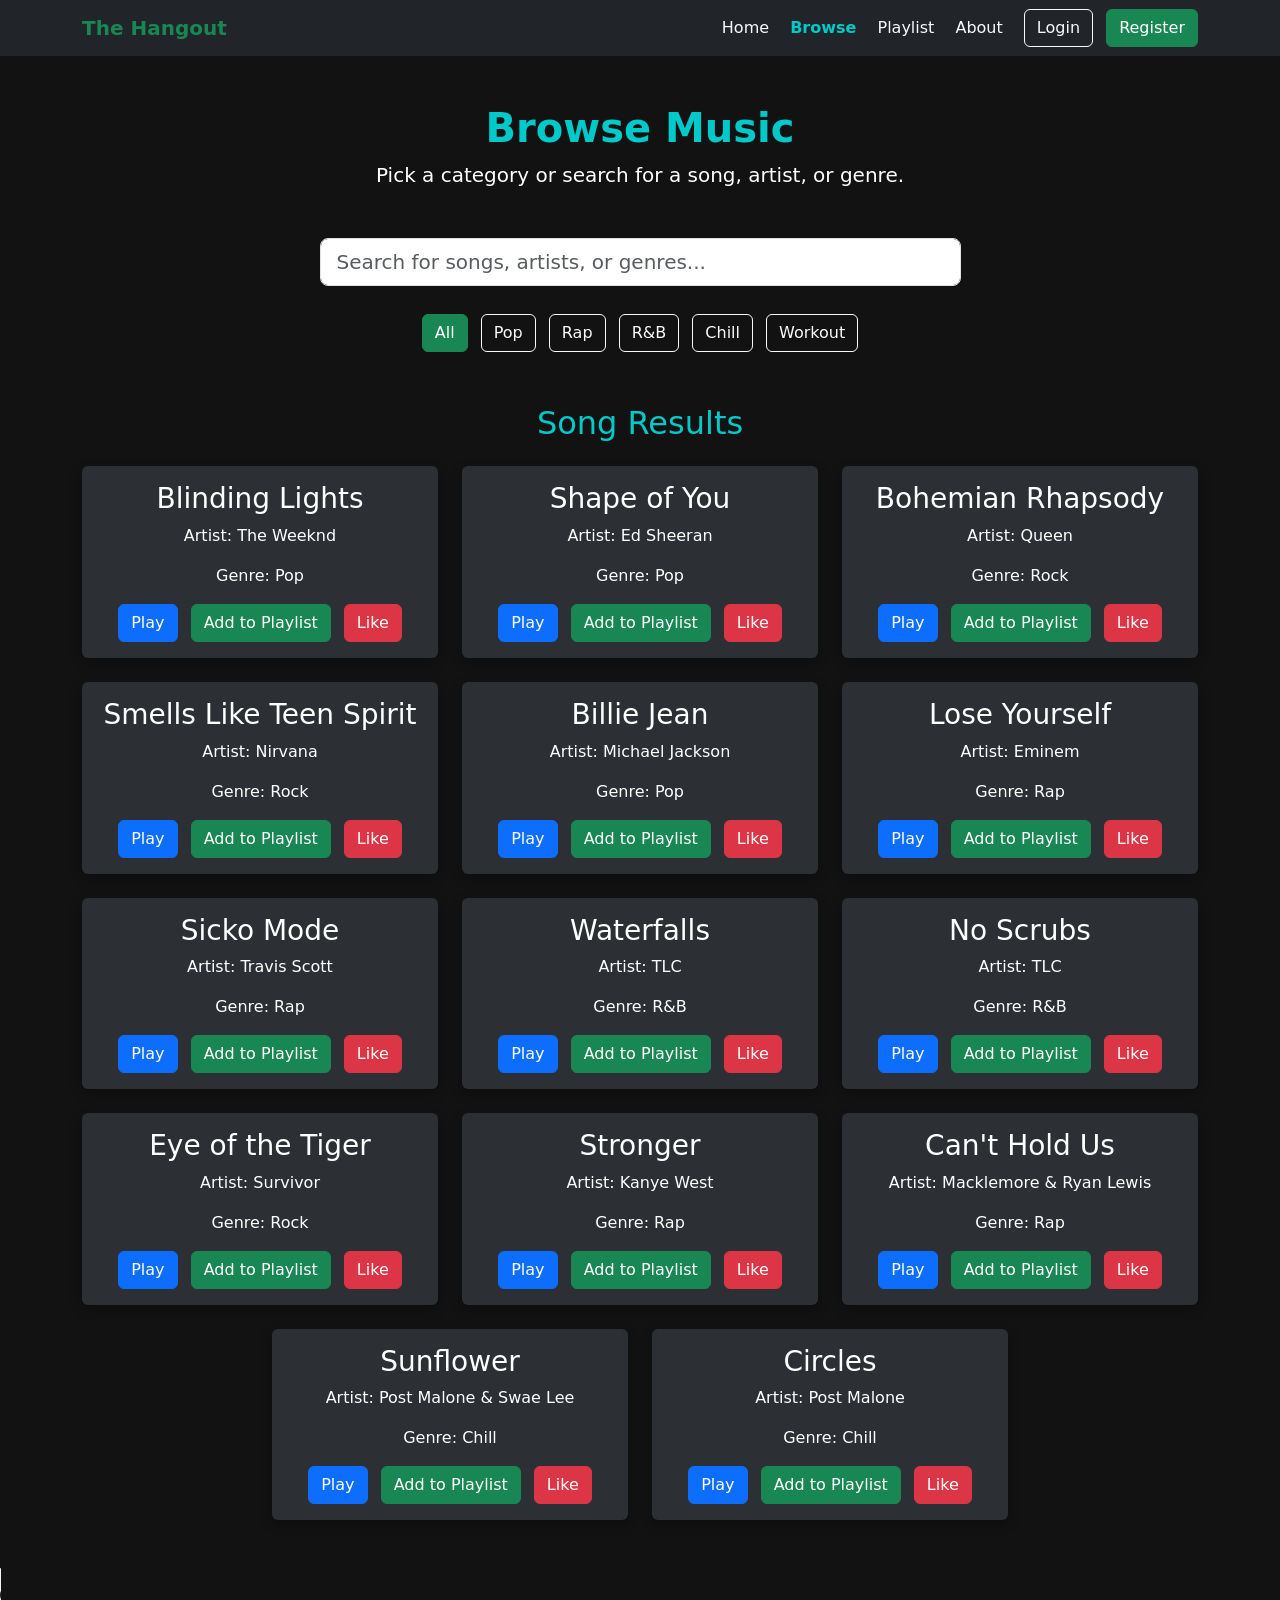
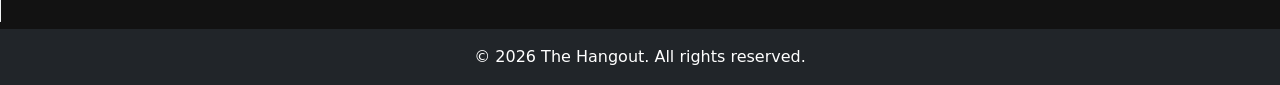
==== browse.html @ 57da9d9c "Initial commit of The Hangout" ====
<!DOCTYPE html>
<html lang="en">
<head>
    <meta charset="UTF-8">
    <meta name="viewport" content="width=device-width, initial-scale=1.0">
    <title>The Hangout | Browse</title>

    <!-- Bootstrap CSS -->
    <link href="https://cdn.jsdelivr.net/npm/bootstrap@5.3.8/dist/css/bootstrap.min.css" rel="stylesheet" integrity="sha384-sRIl4kxILFvY47J16cr9ZwB07vP4J8+LH7qKQnuqkuIAvNWLzeN8tE5YBujZqJLB" crossorigin="anonymous">
    <link rel = "stylesheet" href="style.css">
</head>

<body class = "dark-page">
      <!-- NAVIGATION BAR -->
    <nav class="navbar navbar-expand-lg navbar-dark bg-dark">
      <div class="container">
        <a class="navbar-brand fw-bold text-success" href="index.html">The Hangout</a>
        
        <div>
            <a class ="nav-link d-inline text-light me-3"
            href="index.html">Home</a>

             <a class ="nav-link d-inline text-light me-3 active-page"
            href="browse.html">Browse</a>

             <a class ="nav-link d-inline text-light me-3"
            href="playlist.html">Playlist</a>

             <a class ="nav-link d-inline text-light me-3"
            href="about.html">About</a>

            <a href="login.html" id="authLink" class="btn btn-outline-light">Login</a>

             <a class ="btn btn-success ms-2"
            href="register.html">Register</a>   
        </div>
      </div>
    </nav>

      <!-- Main Content -->
       <main class = "container my-5 text-light">

       <section class = "text-center mb-5">
       <h1 class ="fw-bold">Browse Music</h1>
       <p class ="lead">Pick a category or search for a song, artist, or genre.</p>
       </section>

        <!-- Search Bar -->
         <section class = "row justify-content-center mb-4">
            <div class ="col-md-7">
                <input type="text"
                id="searchInput"
                class ="form-control form-control-lg"
                placeholder="Search for songs, artists, or genres...">
            </div>
         </section>

          <!-- Categories -->
           <section class ="text-center mb-5">

         <button class ="btn btn-success m-1 category-btn"
           data-category="all">All</button>

           <button class ="btn btn-outline-light m-1 category-btn"
           data-category="pop">Pop</button>
           

           <button class ="btn btn-outline-light m-1 category-btn"
           data-category="rap">Rap</button>

           <button class ="btn btn-outline-light m-1 category-btn"
           data-category="r&b">R&B</button>

            <button class ="btn btn-outline-light m-1 category-btn"
           data-category="chill">Chill</button>

            <button class ="btn btn-outline-light m-1 category-btn"
           data-category="workout">Workout</button>
        </section>

          <!-- Song Cards-->
           <section>
<h2 class = "text-center mb-4">Song Results</h2>

<div id = "songList" class = "row g-4 justify-content-center">


    </div>


           </section>
        </main>

<audio id="audioPlayer" controls></audio>
         <!-- Footer -->

   <footer class ="bg-dark text-light text-center py-3 ">
    <p class = "mb-0">&copy; 2026 The Hangout. All rights reserved.</p>

      <!-- Bootstrap JS -->
    <script src="https://cdn.jsdelivr.net/npm/bootstrap@5.3.8/dist/js/bootstrap.bundle.min.js" integrity="sha384-FKyoEForCGlyvwx9Hj09JcYn3nv7wiPVlz7YYwJrWVcXK/BmnVDxM+D2scQbITxI" crossorigin="anonymous"></script>
    <script src ="script.js"></script>

<script>
const authLink = document.getElementById("authLink");

// Check login state
if (localStorage.getItem("isLoggedIn") === "true") {
    authLink.textContent = "Logout";
    authLink.href = "#";

    authLink.addEventListener("click", function(e) {
        e.preventDefault();

        // Clear session
        localStorage.removeItem("isLoggedIn");
        localStorage.removeItem("loggedInUser");

        // Redirect to home/login
        window.location.href = "index.html";
    });
}
</script>



  
   
</body>
</html>
---- style.css ----
html,body
{
    margin: 0;
    padding: 0;
    
}

.home-bg-img
{
    background-image: linear-gradient(
        rgba(0,0,0,0.65),
          rgba(0,0,0,0.65)
    ),
    url("images/visualizer.png");

    background-size: cover;
    background-position: center;
    background-repeat: no-repeat;


    min-height: calc(100vh - 112px);
    display:flex;
    align-items: center;
    justify-content: center;
}
.nav-link:hover
{
    color: #00c9c9 !important;
}
.active-page
{
    color: #00c9c9 !important;
    font-weight: bold;
}
.song-card
{
    background-color: #2c3034;
    color: white;
    border: none;
    box-shadow: 0 4px 12px rgba(0, 0, 0, 0.3);
}
.song-card:hover
{
    transform: scale(1.02);
    transition: 0.2s;
}
.dark-page
{
    background-color: #121212;
    min-height: 100vh;
}
main h1{
    color: #00c9c9;
}

h2{
    color: #00c9c9;
}

p{
    color: white;
}
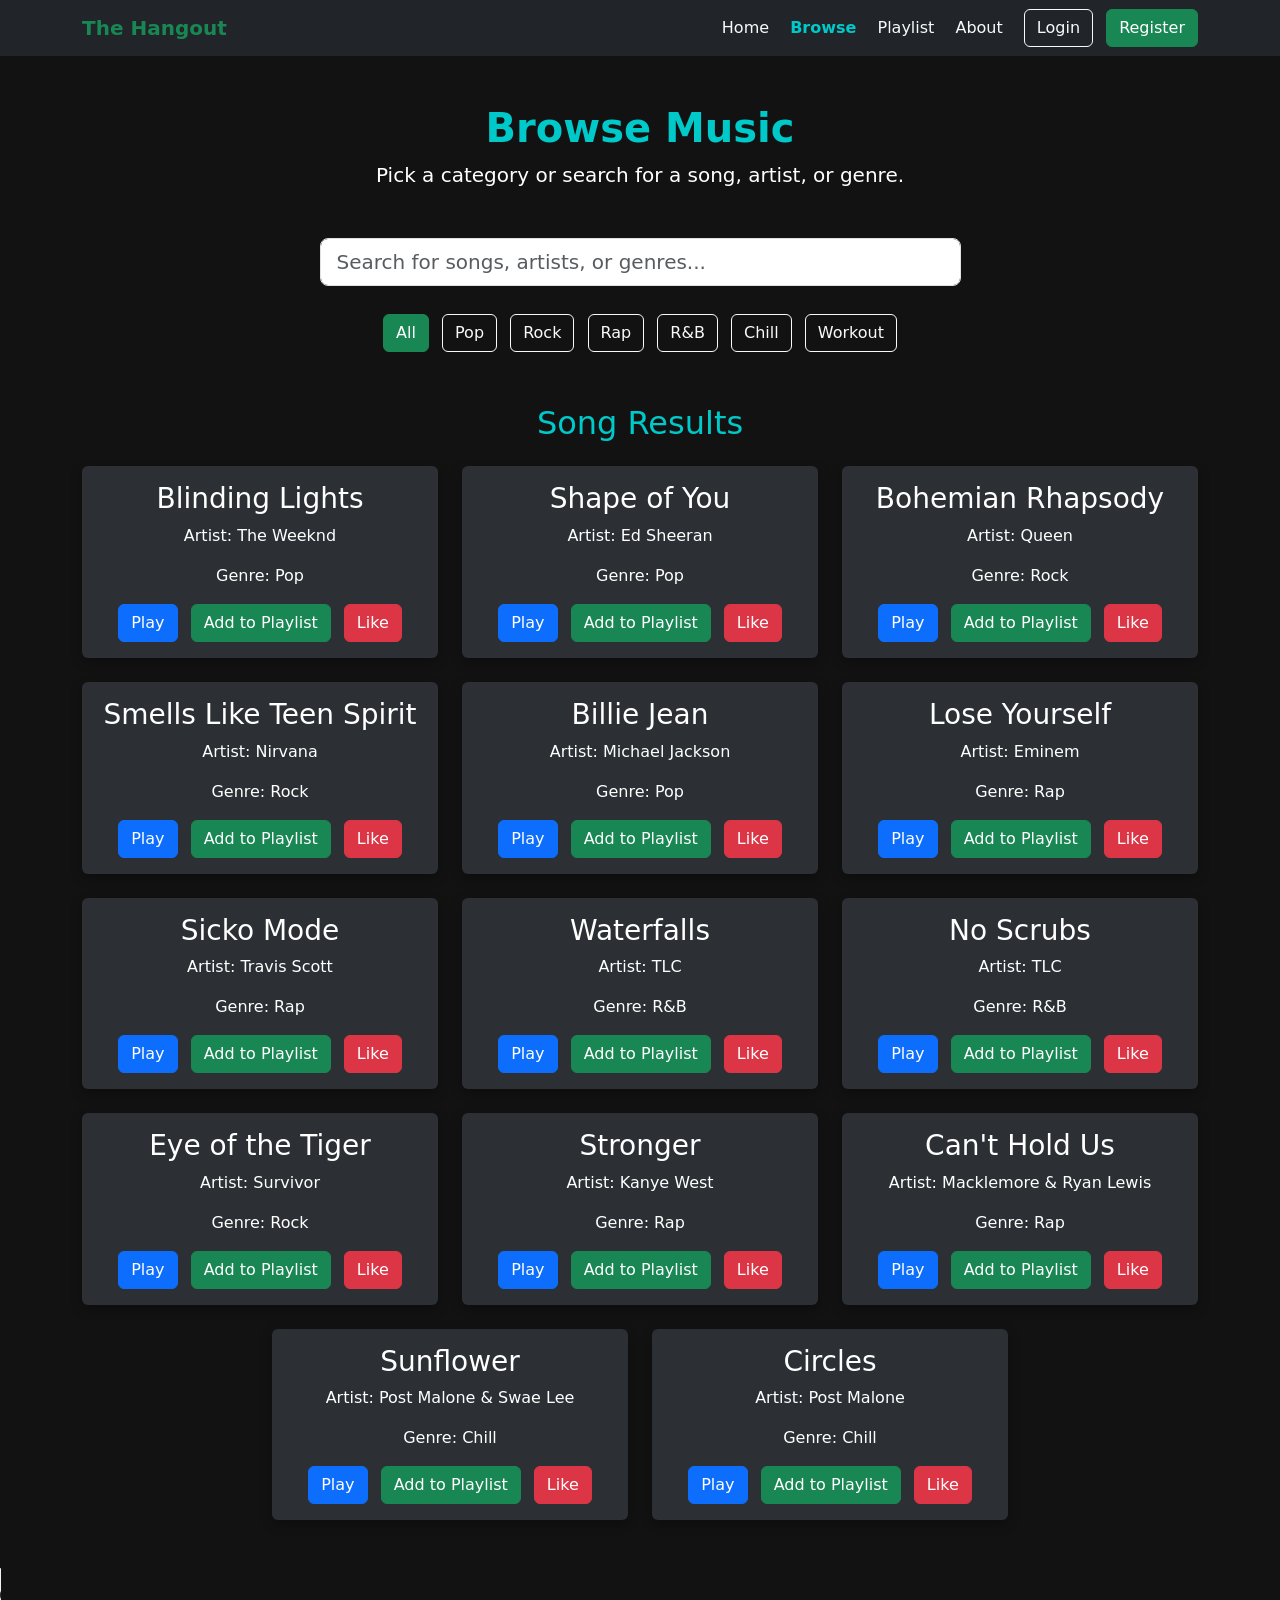
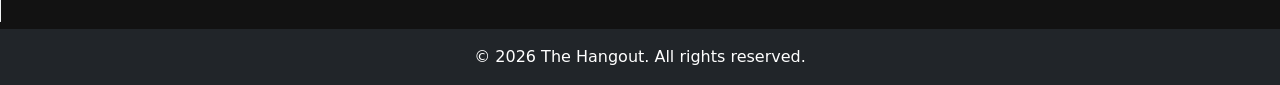
==== commit d5ae55d4: "Add Rock category button to browse.html got deleted when transferred to github" ====
--- a/browse.html
+++ b/browse.html
@@ -63,6 +63,10 @@
 
            <button class ="btn btn-outline-light m-1 category-btn"
            data-category="pop">Pop</button>
+               
+           <button class ="btn btn-outline-light m-1 category-btn"
+           data-category="rock">Rock</button>
+           
            
 
            <button class ="btn btn-outline-light m-1 category-btn"
@@ -127,4 +131,4 @@
   
    
 </body>
-</html>+</html>
